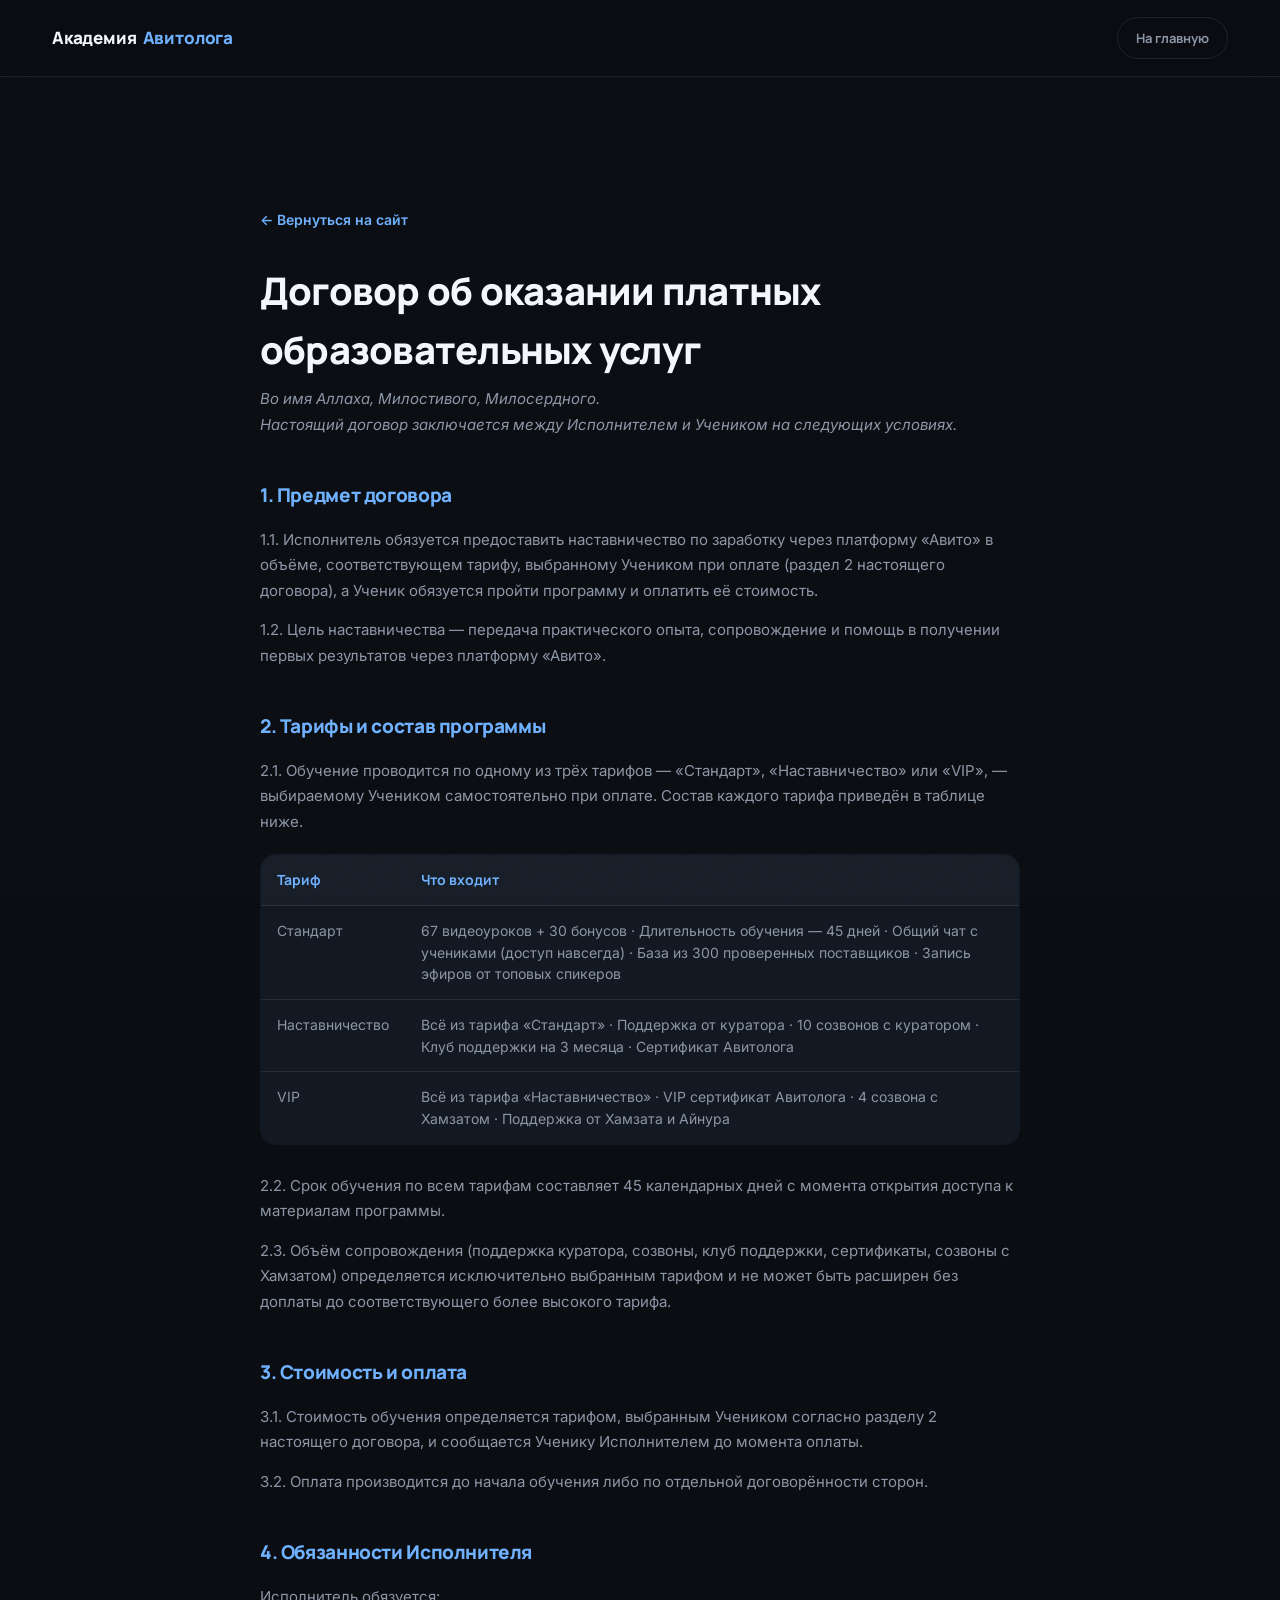
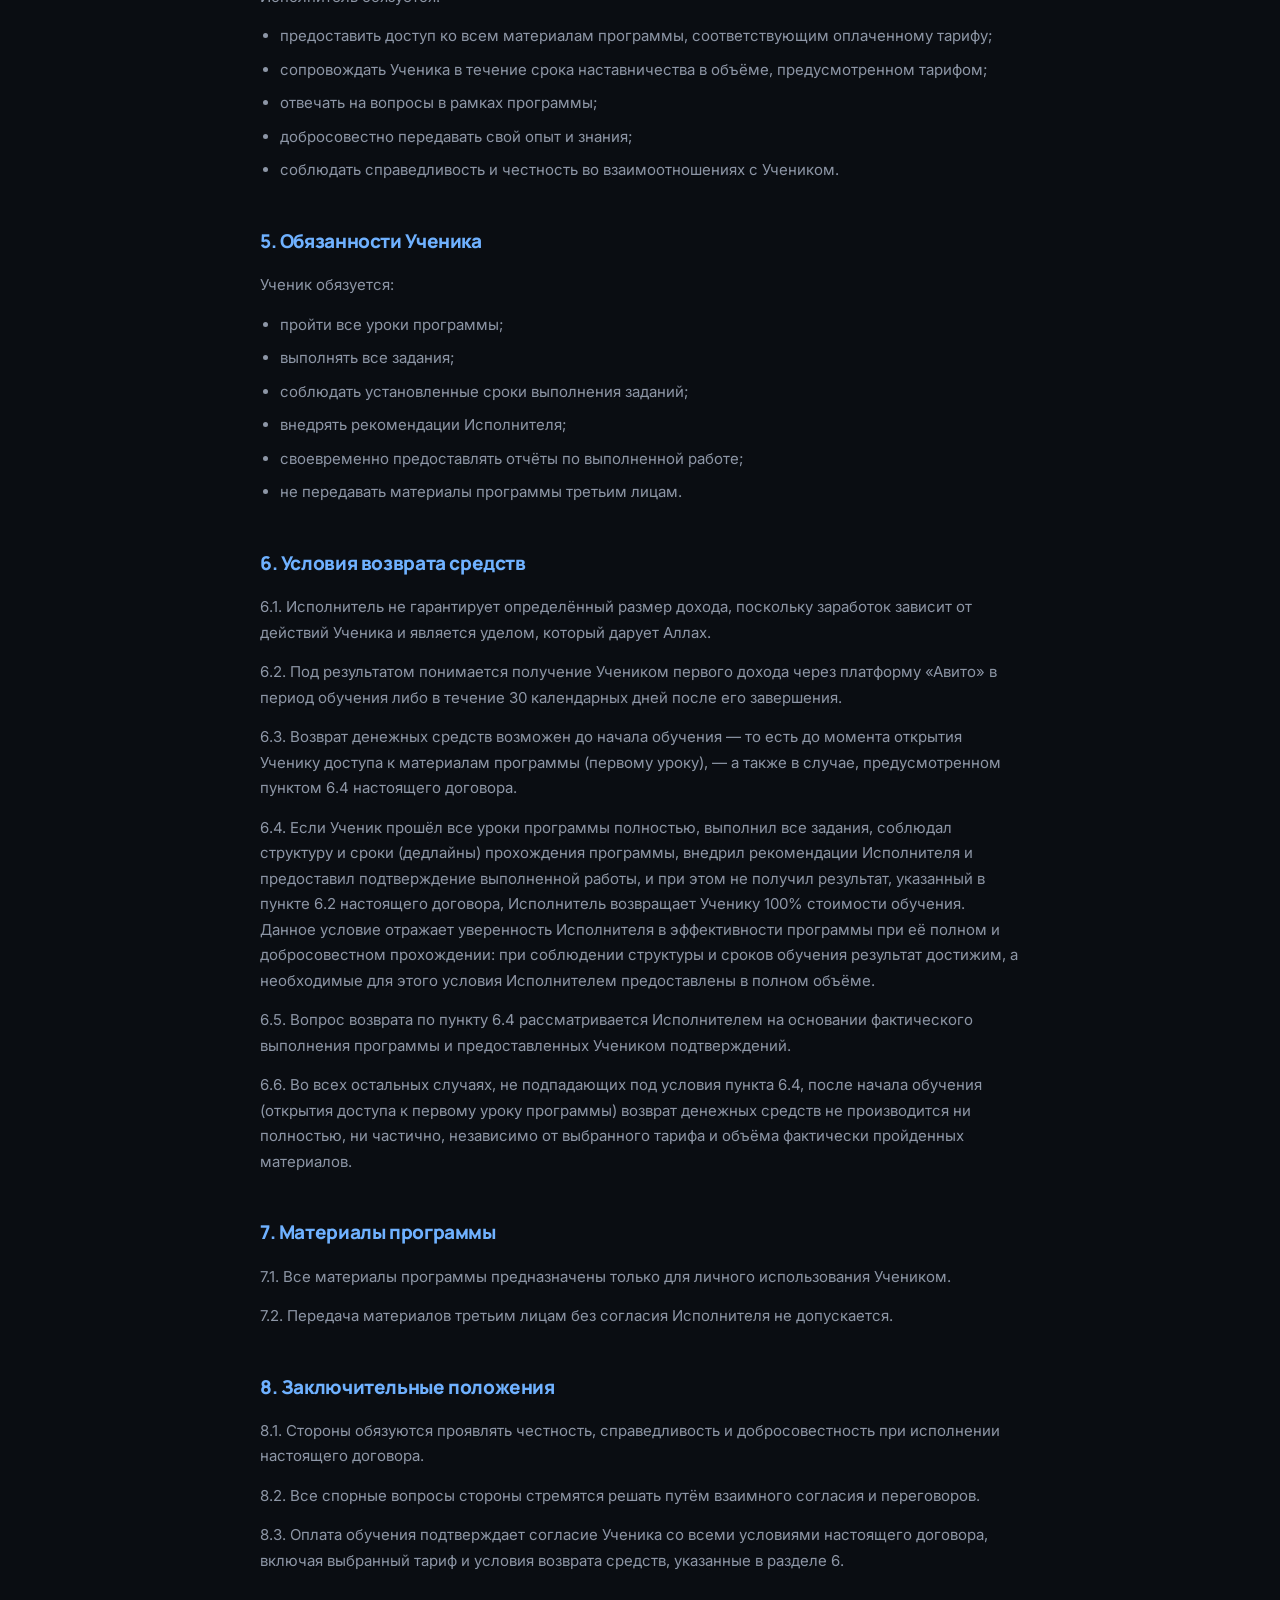
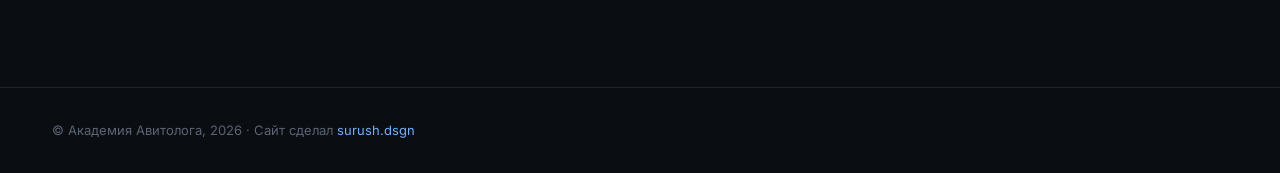
==== oferta.html @ 6f76bb0f "Add files via upload" ====
<!DOCTYPE html>
<html lang="ru">
<head>
<meta charset="UTF-8">
<meta name="viewport" content="width=device-width, initial-scale=1.0">
<title>Договор оферты — Академия Авитолога</title>
<link rel="preconnect" href="https://fonts.googleapis.com">
<link rel="preconnect" href="https://fonts.gstatic.com" crossorigin>
<link href="https://fonts.googleapis.com/css2?family=Manrope:wght@500;600;700;800&family=Inter:wght@400;500;600&display=swap" rel="stylesheet">
<link rel="stylesheet" href="css/styles.css">
<style>
  .doc-wrap{ padding: 130px 0 100px; max-width: 760px; margin: 0 auto; }
  .doc-wrap h1{ font-size: clamp(28px,4vw,38px); margin-bottom: 8px; }
  .doc-intro{ color: var(--text-muted); font-style: italic; margin-bottom: 40px; font-size: 15px; }
  .doc-wrap h2{ font-family: var(--font-display); font-size: 19px; margin: 44px 0 16px; color: var(--accent-2); }
  .doc-wrap p{ color: var(--text-muted); font-size: 15px; line-height: 1.7; margin-bottom: 14px; }
  .doc-wrap ul{ margin: 0 0 14px; padding-left: 20px; }
  .doc-wrap li{ color: var(--text-muted); font-size: 15px; line-height: 1.7; margin-bottom: 8px; list-style: disc; }
  .doc-table{ width:100%; border-collapse: collapse; margin: 20px 0 28px; background: var(--surface); border-radius: var(--radius-m); overflow:hidden; border: 1px solid var(--border); }
  .doc-table th, .doc-table td{ padding: 14px 16px; text-align:left; font-size: 14px; border-bottom: 1px solid var(--border); vertical-align: top; }
  .doc-table th{ color: var(--accent-2); font-family: var(--font-display); font-weight:700; background: var(--surface-2); }
  .doc-table td{ color: var(--text-muted); }
  .doc-table tr:last-child td{ border-bottom:none; }
  .doc-back{ display:inline-flex; align-items:center; gap:8px; color: var(--accent-2); font-size:14px; font-weight:600; margin-bottom: 30px; }
</style>
</head>
<body>
<div class="noise-overlay" aria-hidden="true"></div>

<header class="site-header">
  <div class="container header-row">
    <div class="logo">Академия<span>Авитолога</span></div>
    <a href="index.html" class="btn btn-ghost btn-sm">На главную</a>
  </div>
</header>

<main>
  <div class="container doc-wrap">
    <a href="index.html" class="doc-back">← Вернуться на сайт</a>
    <h1>Договор об оказании платных образовательных услуг</h1>
    <p class="doc-intro">Во имя Аллаха, Милостивого, Милосердного.<br>Настоящий договор заключается между Исполнителем и Учеником на следующих условиях.</p>

    <h2>1. Предмет договора</h2>
    <p>1.1. Исполнитель обязуется предоставить наставничество по заработку через платформу «Авито» в объёме, соответствующем тарифу, выбранному Учеником при оплате (раздел 2 настоящего договора), а Ученик обязуется пройти программу и оплатить её стоимость.</p>
    <p>1.2. Цель наставничества — передача практического опыта, сопровождение и помощь в получении первых результатов через платформу «Авито».</p>

    <h2>2. Тарифы и состав программы</h2>
    <p>2.1. Обучение проводится по одному из трёх тарифов — «Стандарт», «Наставничество» или «VIP», — выбираемому Учеником самостоятельно при оплате. Состав каждого тарифа приведён в таблице ниже.</p>
    <table class="doc-table">
      <tr><th>Тариф</th><th>Что входит</th></tr>
      <tr>
        <td>Стандарт</td>
        <td>67 видеоуроков + 30 бонусов · Длительность обучения — 45 дней · Общий чат с учениками (доступ навсегда) · База из 300 проверенных поставщиков · Запись эфиров от топовых спикеров</td>
      </tr>
      <tr>
        <td>Наставничество</td>
        <td>Всё из тарифа «Стандарт» · Поддержка от куратора · 10 созвонов с куратором · Клуб поддержки на 3 месяца · Сертификат Авитолога</td>
      </tr>
      <tr>
        <td>VIP</td>
        <td>Всё из тарифа «Наставничество» · VIP сертификат Авитолога · 4 созвона с Хамзатом · Поддержка от Хамзата и Айнура</td>
      </tr>
    </table>
    <p>2.2. Срок обучения по всем тарифам составляет 45 календарных дней с момента открытия доступа к материалам программы.</p>
    <p>2.3. Объём сопровождения (поддержка куратора, созвоны, клуб поддержки, сертификаты, созвоны с Хамзатом) определяется исключительно выбранным тарифом и не может быть расширен без доплаты до соответствующего более высокого тарифа.</p>

    <h2>3. Стоимость и оплата</h2>
    <p>3.1. Стоимость обучения определяется тарифом, выбранным Учеником согласно разделу 2 настоящего договора, и сообщается Ученику Исполнителем до момента оплаты.</p>
    <p>3.2. Оплата производится до начала обучения либо по отдельной договорённости сторон.</p>

    <h2>4. Обязанности Исполнителя</h2>
    <p>Исполнитель обязуется:</p>
    <ul>
      <li>предоставить доступ ко всем материалам программы, соответствующим оплаченному тарифу;</li>
      <li>сопровождать Ученика в течение срока наставничества в объёме, предусмотренном тарифом;</li>
      <li>отвечать на вопросы в рамках программы;</li>
      <li>добросовестно передавать свой опыт и знания;</li>
      <li>соблюдать справедливость и честность во взаимоотношениях с Учеником.</li>
    </ul>

    <h2>5. Обязанности Ученика</h2>
    <p>Ученик обязуется:</p>
    <ul>
      <li>пройти все уроки программы;</li>
      <li>выполнять все задания;</li>
      <li>соблюдать установленные сроки выполнения заданий;</li>
      <li>внедрять рекомендации Исполнителя;</li>
      <li>своевременно предоставлять отчёты по выполненной работе;</li>
      <li>не передавать материалы программы третьим лицам.</li>
    </ul>

    <h2>6. Условия возврата средств</h2>
    <p>6.1. Исполнитель не гарантирует определённый размер дохода, поскольку заработок зависит от действий Ученика и является уделом, который дарует Аллах.</p>
    <p>6.2. Под результатом понимается получение Учеником первого дохода через платформу «Авито» в период обучения либо в течение 30 календарных дней после его завершения.</p>
    <p>6.3. Возврат денежных средств возможен до начала обучения — то есть до момента открытия Ученику доступа к материалам программы (первому уроку), — а также в случае, предусмотренном пунктом 6.4 настоящего договора.</p>
    <p>6.4. Если Ученик прошёл все уроки программы полностью, выполнил все задания, соблюдал структуру и сроки (дедлайны) прохождения программы, внедрил рекомендации Исполнителя и предоставил подтверждение выполненной работы, и при этом не получил результат, указанный в пункте 6.2 настоящего договора, Исполнитель возвращает Ученику 100% стоимости обучения. Данное условие отражает уверенность Исполнителя в эффективности программы при её полном и добросовестном прохождении: при соблюдении структуры и сроков обучения результат достижим, а необходимые для этого условия Исполнителем предоставлены в полном объёме.</p>
    <p>6.5. Вопрос возврата по пункту 6.4 рассматривается Исполнителем на основании фактического выполнения программы и предоставленных Учеником подтверждений.</p>
    <p>6.6. Во всех остальных случаях, не подпадающих под условия пункта 6.4, после начала обучения (открытия доступа к первому уроку программы) возврат денежных средств не производится ни полностью, ни частично, независимо от выбранного тарифа и объёма фактически пройденных материалов.</p>

    <h2>7. Материалы программы</h2>
    <p>7.1. Все материалы программы предназначены только для личного использования Учеником.</p>
    <p>7.2. Передача материалов третьим лицам без согласия Исполнителя не допускается.</p>

    <h2>8. Заключительные положения</h2>
    <p>8.1. Стороны обязуются проявлять честность, справедливость и добросовестность при исполнении настоящего договора.</p>
    <p>8.2. Все спорные вопросы стороны стремятся решать путём взаимного согласия и переговоров.</p>
    <p>8.3. Оплата обучения подтверждает согласие Ученика со всеми условиями настоящего договора, включая выбранный тариф и условия возврата средств, указанные в разделе 6.</p>
  </div>
</main>

<footer class="site-footer">
  <div class="container">© Академия Авитолога, 2026 · Сайт сделал <a href="https://t.me/surush_dsgn" target="_blank" rel="noopener" style="color:var(--accent-2)">surush.dsgn</a></div>
</footer>
</body>
</html>
---- css/styles.css ----
/* ==========================================================
   ACADEMY AVITOLOGA — DESIGN TOKENS
   ========================================================== */
:root{
  --bg: #0A0D12;
  --bg-elevated: #0E131B;
  --surface: #131922;
  --surface-2: #171E28;
  --glass: rgba(255,255,255,0.045);
  --glass-strong: rgba(255,255,255,0.07);
  --border: rgba(255,255,255,0.09);
  --border-strong: rgba(255,255,255,0.16);

  --text: #F3F6FA;
  --text-muted: #8D96A6;
  --text-faint: #5B6472;

  --accent: #3D8BFF;
  --accent-2: #6FB1FF;
  --accent-deep: #1B4FC4;
  --accent-glow: rgba(61,139,255,0.38);

  --money: #34D399;

  --font-display: 'Manrope', 'Golos Text', sans-serif;
  --font-body: 'Inter', 'Manrope', sans-serif;

  --radius-s: 10px;
  --radius-m: 16px;
  --radius-l: 24px;
  --radius-xl: 32px;

  --ease: cubic-bezier(.22,.8,.32,1);
}

*{ box-sizing: border-box; }
html{ scroll-behavior: smooth; }
body{
  margin:0;
  background: var(--bg);
  color: var(--text);
  font-family: var(--font-body);
  font-size: 16px;
  line-height: 1.55;
  -webkit-font-smoothing: antialiased;
  overflow-x: hidden;
}
img{ max-width:100%; display:block; }
a{ color: inherit; text-decoration:none; }
ul{ margin:0; padding:0; list-style:none; }
h1,h2,h3{ font-family: var(--font-display); margin:0; letter-spacing:-0.02em; font-weight:800; }
p{ margin:0; }

@media (prefers-reduced-motion: reduce){
  *{ animation-duration: 0.01ms !important; animation-iteration-count: 1 !important; transition-duration: 0.01ms !important; scroll-behavior:auto !important; }
}

:focus-visible{ outline: 2px solid var(--accent); outline-offset: 3px; border-radius: 4px; }

.container{ max-width: 1240px; margin: 0 auto; padding: 0 32px; }
.container-narrow{ max-width: 780px; }

/* subtle grain to keep flat dark bg from banding */
.noise-overlay{
  position: fixed; inset:0; pointer-events:none; z-index: 2; opacity: 0.035; mix-blend-mode: overlay;
  background-image: url("data:image/svg+xml,%3Csvg xmlns='http://www.w3.org/2000/svg' width='120' height='120'%3E%3Cfilter id='n'%3E%3CfeTurbulence type='fractalNoise' baseFrequency='0.9' numOctaves='2' stitchTiles='stitch'/%3E%3C/filter%3E%3Crect width='100%25' height='100%25' filter='url(%23n)'/%3E%3C/svg%3E");
}
.cursor-glow{
  position: fixed; width: 480px; height: 480px; border-radius:50%; pointer-events:none; z-index:1;
  background: radial-gradient(circle, var(--accent-glow) 0%, transparent 70%);
  opacity:0; transition: opacity .4s var(--ease); filter: blur(10px);
  transform: translate(-50%,-50%);
}

/* ==========================================================
   BUTTONS
   ========================================================== */
.btn{
  display:inline-flex; align-items:center; justify-content:center; gap:8px;
  font-family: var(--font-display); font-weight:700; font-size:15px;
  padding: 15px 26px; border-radius: 999px; border: 1px solid transparent;
  cursor:pointer; transition: transform .35s var(--ease), box-shadow .35s var(--ease), background .35s var(--ease), border-color .35s var(--ease);
  white-space:nowrap;
}
.btn svg{ transition: transform .35s var(--ease); }
.btn-primary{
  background: linear-gradient(180deg, var(--accent-2), var(--accent));
  color:#06101F;
  box-shadow: 0 1px 0 rgba(255,255,255,.35) inset, 0 12px 30px -10px var(--accent-glow);
}
.btn-primary:hover{ transform: translateY(-2px); box-shadow: 0 1px 0 rgba(255,255,255,.4) inset, 0 18px 40px -8px var(--accent-glow); }
.btn-primary:hover svg{ transform: translateX(3px); }
.btn-outline{
  background: var(--glass); border-color: var(--border-strong); color: var(--text);
}
.btn-outline:hover{ background: var(--glass-strong); border-color: var(--accent); transform: translateY(-2px); }
.btn-ghost{ background: transparent; border-color: var(--border); color: var(--text-muted); }
.btn-ghost:hover{ color: var(--text); border-color: var(--border-strong); }
.btn-sm{ padding: 10px 18px; font-size: 13px; }
.btn-messenger{ padding: 16px 30px; font-size:16px; }
.btn-whatsapp{ background:#1E9E5A; color:#EFFFF5; box-shadow: 0 12px 30px -10px rgba(30,158,90,.5); }
.btn-whatsapp:hover{ transform: translateY(-2px); box-shadow: 0 18px 36px -8px rgba(30,158,90,.6); }
.btn-telegram{ background:#2AA9EE; color:#06101F; box-shadow: 0 12px 30px -10px rgba(42,169,238,.5); }
.btn-telegram:hover{ transform: translateY(-2px); box-shadow: 0 18px 36px -8px rgba(42,169,238,.6); }

/* ==========================================================
   HEADER
   ========================================================== */
.site-header{
  position: sticky; top:0; z-index: 50;
  backdrop-filter: blur(16px);
  background: rgba(10,13,18,0.6);
  border-bottom: 1px solid var(--border);
}
.header-row{ display:flex; align-items:center; justify-content:space-between; height: 76px; }
.logo{ font-family: var(--font-display); font-weight: 800; font-size: 17px; letter-spacing: -0.01em; }
.logo span{ color: var(--accent-2); margin-left: 6px; }

/* ==========================================================
   EYEBROW / SECTION HEAD
   ========================================================== */
.eyebrow{
  display:inline-flex; align-items:center; gap:8px;
  font-family: var(--font-display); font-weight:700; font-size:13px; letter-spacing:.04em; text-transform:uppercase;
  color: var(--accent-2);
  background: var(--glass); border:1px solid var(--border); padding: 7px 14px 7px 10px; border-radius:999px;
  margin-bottom: 22px;
}
.eyebrow-plain{ background:none; border:none; padding:0; color: var(--accent-2); }
.dot-live{ width:7px; height:7px; border-radius:50%; background: var(--money); box-shadow: 0 0 0 0 rgba(52,211,153,.6); animation: pulseDot 2s infinite; }
@keyframes pulseDot{ 0%{ box-shadow:0 0 0 0 rgba(52,211,153,.55);} 70%{ box-shadow:0 0 0 8px rgba(52,211,153,0);} 100%{ box-shadow:0 0 0 0 rgba(52,211,153,0);} }

.section{ padding: 130px 0; position:relative; }
.section-alt{ background: var(--bg-elevated); }
.section-head{ max-width: 640px; margin-bottom: 64px; }
.section-head h2{ font-size: clamp(30px, 3.6vw, 44px); margin-bottom:18px; }
.section-lead{ color: var(--text-muted); font-size: 17px; max-width: 560px; }

/* ==========================================================
   HERO
   ========================================================== */
.hero{ position:relative; padding: 150px 0 120px; overflow:hidden; }
.hero-bg{ position:absolute; inset:0; z-index:0; }
.hero-glow{ position:absolute; border-radius:50%; filter: blur(90px); opacity:.55; }
.hero-glow-a{ width:560px; height:560px; background: var(--accent-deep); top:-220px; left:-160px; }
.hero-glow-b{ width:480px; height:480px; background: var(--accent); top:60px; right:-200px; opacity:.35; }
.hero-glow-c{ width:600px; height:600px; background: var(--accent-deep); top:-260px; left:50%; transform:translateX(-50%); opacity:.4; filter: blur(120px); }
.hero-lines{ position:absolute; inset:0; width:100%; height:100%; }
.hero-avito-mark{ position:absolute; height:auto; opacity:.16; filter:none; pointer-events:none; user-select:none; }
.hero-avito-mark.mark-1{ width:220px; top:8%; left:4%; transform:rotate(-12deg); }
.hero-avito-mark.mark-2{ width:170px; top:62%; left:16%; transform:rotate(8deg); }
.hero-avito-mark.mark-3{ width:260px; top:4%; right:2%; transform:rotate(10deg); }
.hero-avito-mark.mark-4{ width:190px; top:66%; right:10%; transform:rotate(-9deg); }
@media (max-width: 900px){
  .hero-avito-mark.mark-1{ width:140px; }
  .hero-avito-mark.mark-2{ width:110px; }
  .hero-avito-mark.mark-3{ width:160px; }
  .hero-avito-mark.mark-4{ width:120px; }
}

.hero-grid{ position:relative; z-index:2; display:grid; grid-template-columns: 1.05fr 0.95fr; gap: 40px; align-items:center; }
.hero-title{ font-size: clamp(46px, 6.4vw, 82px); line-height: 0.98; margin: 18px 0 22px; }
.hero-subtitle{ font-family: var(--font-display); font-weight:600; font-size: clamp(19px,2vw,23px); color:var(--text); margin-bottom: 14px; max-width: 520px; }
.hero-body{ color: var(--text-muted); font-size:16px; max-width: 460px; margin-bottom: 40px; }
.hero-actions{ display:flex; align-items:center; gap:26px; flex-wrap:wrap; margin-bottom: 36px; }

.applications-proof{ display:flex; align-items:center; gap:12px; font-size:14px; color: var(--text-muted); }
.applications-proof strong{ color: var(--text); font-family: var(--font-display); }
.avatars-stack{ display:flex; }
.avatars-stack span{ width:26px; height:26px; border-radius:50%; margin-left:-8px; border:2px solid var(--bg); background: linear-gradient(140deg, var(--accent-2), var(--accent-deep)); }
.avatars-stack span:first-child{ margin-left:0; }

.countdown-chip{
  display:inline-flex; align-items:center; gap:18px;
  background: var(--glass); border:1px solid var(--border); border-radius: var(--radius-l);
  padding: 16px 22px;
}
.countdown-label{ font-size:13px; color: var(--text-muted); }
.countdown-numbers{ display:flex; align-items:baseline; gap:8px; }
.cd-unit{ display:flex; flex-direction:column; align-items:center; min-width: 34px; }
.cd-val{ font-family: var(--font-display); font-weight:800; font-size:22px; color: var(--accent-2); font-variant-numeric: tabular-nums; }
.cd-unit-label{ font-size:10px; color: var(--text-faint); text-transform:uppercase; letter-spacing:.05em; }
.cd-sep{ color: var(--text-faint); font-weight:700; transform: translateY(-6px); }

/* hero floating artifact cluster — the signature element */
.hero-artifacts{ position:relative; height: 460px; }
.artifact-card{
  position:absolute; background: var(--glass-strong); border:1px solid var(--border-strong);
  border-radius: var(--radius-m); backdrop-filter: blur(20px); padding: 18px 20px;
  box-shadow: 0 24px 60px -20px rgba(0,0,0,.6);
}
.artifact-listing{ top: 0; left: 6%; width: 260px; }
.artifact-card-top{ display:flex; gap:10px; align-items:center; margin-bottom:14px; }
.artifact-avatar{ width:34px; height:34px; border-radius:50%; background: linear-gradient(140deg, var(--accent-2), var(--accent-deep)); flex-shrink:0; }
.artifact-lines{ flex:1; display:flex; flex-direction:column; gap:6px; }
.line{ display:block; height:7px; border-radius:4px; background: var(--border-strong); }
.line-title{ width: 85%; }
.line-sub{ width: 55%; opacity:.6; }
.artifact-price{ font-family: var(--font-display); font-weight:800; font-size:20px; display:flex; align-items:center; gap:8px; margin-bottom:12px; }
.artifact-badge{ font-family: var(--font-body); font-weight:600; font-size:11px; background: rgba(52,211,153,.15); color: var(--money); padding:3px 8px; border-radius:999px; }
.artifact-chart{ height:36px; }
.artifact-chart svg{ width:100%; height:100%; }

.artifact-chat{ top: 190px; right: 2%; width: 240px; }
.artifact-chat-head{ display:flex; align-items:center; gap:8px; font-size:12px; color: var(--text-muted); margin-bottom:10px; }
.chat-dot{ width:7px; height:7px; border-radius:50%; background: var(--accent-2); }
.artifact-chat-msg{ font-size: 14px; color: var(--text); line-height:1.4; }

.artifact-income{ bottom: 20px; left: 20%; width: 220px; display:flex; flex-direction:column; gap:6px; }
.artifact-income-label{ font-size:12px; color: var(--text-muted); }
.artifact-income-val{ font-family: var(--font-display); font-weight:800; font-size:26px; color: var(--money); }

.float-a{ animation: floatA 7s var(--ease) infinite; }
.float-b{ animation: floatB 8s var(--ease) infinite; }
.float-c{ animation: floatC 9s var(--ease) infinite; }
@keyframes floatA{ 0%,100%{ transform: translateY(0) rotate(-2deg);} 50%{ transform: translateY(-14px) rotate(-1deg);} }
@keyframes floatB{ 0%,100%{ transform: translateY(0) rotate(2deg);} 50%{ transform: translateY(12px) rotate(1deg);} }
@keyframes floatC{ 0%,100%{ transform: translateY(0);} 50%{ transform: translateY(-10px);} }

.hero-teachers{ display:flex; align-items:center; gap:14px; margin-top: 24px; }
.hero-teachers-label{ font-size:12.5px; color: var(--text-faint); text-transform:uppercase; letter-spacing:.05em; }
.hero-teachers-list{ display:flex; gap:14px; }
.hero-teacher-mini{ display:flex; align-items:center; gap:9px; background: var(--glass); border:1px solid var(--border); padding: 6px 14px 6px 6px; border-radius:999px; }
.hero-teacher-mini img{ width:34px; height:34px; border-radius:50%; object-fit:cover; border: 1.5px solid var(--border-strong); }
.hero-teacher-mini span{ font-size:13.5px; font-weight:600; font-family: var(--font-display); }

/* ==========================================================
   TEACHERS SHOWCASE (large cutout-style photos)
   ========================================================== */
.teachers-showcase .container{ padding-top: 10px; }
.teachers-showcase .eyebrow-plain{ display:block; margin-bottom: 30px; }
.teacher-cutouts{ display:grid; grid-template-columns: 1fr 1fr; gap: 28px; }
.teacher-cutout{ position:relative; border-radius: var(--radius-xl); overflow:hidden; aspect-ratio: 3/4; background: var(--bg-elevated); }
.teacher-cutout-glow{ position:absolute; inset:-20%; background: radial-gradient(circle at 50% 30%, var(--accent-glow), transparent 65%); opacity:.5; filter: blur(40px); z-index:0; }
.teacher-cutout img{
  position:relative; z-index:1; width:100%; height:100%; object-fit:cover; object-position: 50% 12%;
  -webkit-mask-image: linear-gradient(to bottom, black 55%, transparent 96%), radial-gradient(ellipse at center, black 60%, transparent 100%);
  -webkit-mask-composite: source-in;
  mask-image: linear-gradient(to bottom, black 55%, transparent 96%), radial-gradient(ellipse at center, black 60%, transparent 100%);
  mask-composite: intersect;
  filter: saturate(1.05) contrast(1.03);
}
.teacher-cutout-caption{ position:absolute; left:0; right:0; bottom: 26px; z-index:2; text-align:center; display:flex; flex-direction:column; gap:4px; }
.teacher-cutout-caption h3{ font-size: 24px; }
.teacher-cutout-caption span{ font-size:13px; color: var(--text-muted); }
@media (max-width: 760px){
  .teacher-cutouts{ grid-template-columns: 1fr; }
  .teacher-cutout{ aspect-ratio: 4/5; }
}

/* ==========================================================
   AMBIENT BACKGROUND ICONS
   ========================================================== */
.bg-icon-layer{ position:absolute; inset:0; z-index:0; overflow:hidden; pointer-events:none; }
.bg-icon{ position:absolute; width:150px; height:150px; color: var(--accent); opacity:.07; filter: blur(1.5px); }
.bg-icon-1{ top: 8%; right: 4%; width: 190px; height:190px; transform: rotate(-8deg); }
.bg-icon-2{ bottom: 10%; left: 3%; width: 140px; height:140px; transform: rotate(10deg); opacity:.06; }
.bg-icon-3{ top: 55%; right: 12%; width: 120px; height:120px; transform: rotate(-14deg); opacity:.05; }
.section .container{ position:relative; z-index:1; }

/* ==========================================================
   REVEAL ON SCROLL
   ========================================================== */
[data-reveal]{ opacity:0; transform: translateY(26px); transition: opacity .8s var(--ease), transform .8s var(--ease); }
[data-reveal].is-visible{ opacity:1; transform: translateY(0); }
[data-reveal-delay="1"]{ transition-delay: .15s; }

/* ==========================================================
   FEATURE GRID (Why profession)
   ========================================================== */
.feature-grid{ display:grid; grid-template-columns: repeat(3, 1fr); gap: 20px; }
.feature-card{
  background: var(--surface); border:1px solid var(--border); border-radius: var(--radius-l);
  padding: 32px; transition: border-color .35s var(--ease), transform .35s var(--ease), background .35s var(--ease);
}
.feature-card:hover{ border-color: var(--border-strong); transform: translateY(-4px); background: var(--surface-2); }
.feature-card-lg{ grid-column: span 3; background: linear-gradient(135deg, var(--surface-2), var(--surface)); }
.feature-card-lg h3{ font-size: 26px; max-width: 520px; }
.feature-card h3{ font-size: 19px; margin: 10px 0 12px; }
.feature-card p{ color: var(--text-muted); font-size: 15px; }
.feature-num{ font-family: var(--font-display); font-weight:700; font-size:12px; letter-spacing:.06em; text-transform:uppercase; color: var(--accent-2); }

/* ==========================================================
   TEACHERS
   ========================================================== */
.teachers-grid{ display:grid; grid-template-columns: repeat(2, 1fr); gap: 24px; margin-bottom: 56px; }
.teacher-card{
  background: var(--surface); border:1px solid var(--border); border-radius: var(--radius-l); padding: 28px;
  display:flex; flex-direction:column; gap:18px;
}
.teacher-photo-wrap{ position:relative; border-radius: var(--radius-m); overflow:hidden; aspect-ratio: 4/5; }
.teacher-photo-wrap::after{
  content:''; position:absolute; inset:0; background: linear-gradient(0deg, rgba(10,13,18,.75) 0%, transparent 45%);
}
.teacher-photo-wrap img{ width:100%; height:100%; object-fit:cover; }
.teacher-card h3{ font-size: 22px; }
.teacher-card p{ color: var(--text-muted); font-size:14.5px; }

.why-us-points{ display:flex; flex-wrap:wrap; gap: 14px 32px; }
.why-point{ display:flex; align-items:center; gap:10px; font-size:14.5px; color: var(--text-muted); }
.why-point-icon{ color: var(--accent-2); }

/* ==========================================================
   ACCORDION
   ========================================================== */
.accordion{ display:flex; flex-direction:column; gap: 10px; }
.acc-item{
  background: var(--surface); border:1px solid var(--border); border-radius: var(--radius-m);
  overflow:hidden; transition: border-color .3s var(--ease);
}
.acc-item.is-open{ border-color: var(--border-strong); }
.acc-trigger{
  width:100%; display:flex; align-items:center; gap:16px; text-align:left;
  background:none; border:none; color: var(--text); font-family: var(--font-body);
  padding: 22px 24px; cursor:pointer; font-size:16px;
}
.acc-num{ font-family: var(--font-display); font-weight:700; color: var(--accent-2); font-size:14px; flex-shrink:0; }
.acc-title{ flex:1; font-weight:600; }
.acc-count{ font-size:12.5px; color: var(--text-faint); font-weight:500; margin-right:4px; flex-shrink:0; }
.acc-chevron{ color: var(--text-faint); transition: transform .35s var(--ease); flex-shrink:0; }
.acc-item.is-open .acc-chevron{ transform: rotate(180deg); color: var(--accent-2); }
.acc-panel{ max-height:0; overflow:hidden; transition: max-height .4s var(--ease); }
.acc-panel p{ padding: 0 24px 22px calc(24px + 30px); color: var(--text-muted); font-size:14.5px; max-width:640px; }
#faq .acc-panel p{ padding-left:24px; }

/* Program banner */
.program-banner{
  background: linear-gradient(120deg, var(--surface-2), var(--surface));
  border: 1px solid var(--border-strong); border-radius: var(--radius-l);
  padding: 26px 30px; margin-bottom: 40px;
}
.program-banner p{ font-size:16px; color: var(--text); max-width: 760px; }
.program-banner strong{ color: var(--accent-2); }

/* Lesson list inside accordion */
.prog-result{ padding: 0 24px 16px calc(24px + 30px) !important; font-size:14.5px !important; color: var(--accent-2) !important; font-weight:600; max-width: 620px; }
.prog-lessons{ list-style:none; margin:0; padding: 0 24px 24px calc(24px + 30px); display:flex; flex-direction:column; gap:10px; counter-reset: lesson; }
.prog-lessons li{ counter-increment: lesson; position:relative; padding-left: 28px; font-size:14px; color: var(--text-muted); }
.prog-lessons li::before{
  content: counter(lesson); position:absolute; left:0; top:0;
  font-family: var(--font-display); font-size:11px; font-weight:700; color: var(--text-faint);
  width:20px; height:20px; border:1px solid var(--border-strong); border-radius:50%;
  display:flex; align-items:center; justify-content:center;
}

/* Bonus block */
.bonus-section{ margin-top: 56px; }
.bonus-head{ display:flex; align-items:baseline; gap:16px; margin-bottom: 24px; flex-wrap:wrap; }
.bonus-head h3{ font-size: 24px; }
.bonus-count{ font-size:13px; color: var(--accent-2); font-weight:600; background: var(--glass); border:1px solid var(--border); padding:5px 12px; border-radius:999px; }
.bonus-grid{ display:grid; grid-template-columns: repeat(3, 1fr); gap: 12px; }
.bonus-card{
  background: var(--surface); border:1px solid var(--border); border-radius: var(--radius-s);
  padding: 16px 18px; font-size:13.5px; color: var(--text-muted); position:relative; padding-left:38px;
  transition: border-color .3s var(--ease), transform .3s var(--ease), color .3s var(--ease);
}
.bonus-card::before{ content:'+'; position:absolute; left:14px; top:14px; color: var(--accent-2); font-family: var(--font-display); font-weight:800; }
.bonus-card:hover{ border-color: var(--accent-deep); color: var(--text); transform: translateY(-2px); }
@media (max-width: 900px){ .bonus-grid{ grid-template-columns: repeat(2,1fr); } }
@media (max-width: 560px){ .bonus-grid{ grid-template-columns: 1fr; } }

/* ==========================================================
   CASES
   ========================================================== */
.cases-grid{
  display:grid; grid-template-columns: repeat(4, 1fr); grid-auto-rows: 130px; gap: 18px;
}
.case-card{
  position:relative; border-radius: var(--radius-l); overflow:hidden; border:1px solid var(--border);
  transition: transform .4s var(--ease), border-color .4s var(--ease);
}
.case-card:hover{ transform: translateY(-5px); border-color: var(--border-strong); }
.case-card-lg{ grid-column: span 2; grid-row: span 3; }
.case-card-banner, .case-card-photo{ grid-column: span 2; grid-row: span 2; }
.case-card-photo img, .case-card-banner img{ position:absolute; inset:0; width:100%; height:100%; object-fit:cover; }
.case-photo-face{ object-position: 50% 4%; }
.case-photo-ainur{ object-position: 50% 19%; }
.case-photo-islam{ object-position: 50% 55%; }
.case-photo-ramadan{ object-position: 50% 40%; }
.case-overlay{
  position:absolute; left:0; right:0; bottom:0; padding: 22px;
  background: linear-gradient(0deg, rgba(6,9,13,.92) 10%, transparent 75%);
  display:flex; flex-direction:column; gap:6px;
}
.case-name{ font-family: var(--font-display); font-weight:700; font-size:15px; }
.case-earn{ font-size: 13.5px; color: var(--money); font-weight:600; }

.case-card-stub{ grid-column: span 2; grid-row: span 1; background: var(--surface); display:flex; align-items:center; gap:16px; padding: 0 22px; }
.case-stub-visual{
  width:52px; height:52px; border-radius:50%; flex-shrink:0; display:flex; align-items:center; justify-content:center;
  background: conic-gradient(from 210deg, var(--accent-deep), var(--accent), var(--accent-2), var(--accent-deep));
  position:relative;
}
.case-stub-visual::before{ content:''; position:absolute; inset:3px; border-radius:50%; background: var(--surface); }
.case-stub-visual-b{ background: conic-gradient(from 40deg, var(--accent-2), var(--accent-deep), var(--money), var(--accent-2)); }
.case-stub-initial{ position:relative; font-family: var(--font-display); font-weight:800; font-size:18px; color: var(--text); }
.case-stub-body{ display:flex; flex-direction:column; gap:4px; }

@media (max-width: 980px){
  .cases-grid{ grid-template-columns: repeat(2,1fr); }
  .case-card-lg{ grid-column: span 2; grid-row: span 2; }
}

/* ==========================================================
   MARKETPLACE COMPARISON
   ========================================================== */
.compare-grid{ display:grid; grid-template-columns: repeat(3, 1fr); gap: 20px; margin-bottom: 40px; }
.compare-card{
  position:relative; background: var(--surface); border:1px solid var(--border); border-radius: var(--radius-l);
  padding: 30px 26px; transition: transform .35s var(--ease), border-color .35s var(--ease);
}
.compare-card:hover{ transform: translateY(-4px); border-color: var(--border-strong); }
.compare-card-featured{ background: linear-gradient(160deg, var(--surface-2), var(--surface)); border-color: var(--accent-deep); box-shadow: 0 30px 60px -30px var(--accent-glow); }
.compare-card-featured .price-badge{ top:-13px; left:26px; }
.compare-logo{ font-family: var(--font-display); font-weight:800; font-size:20px; margin-bottom: 22px; }
.compare-logo-wb{ color:#a67ff2; }
.compare-logo-ozon{ color:#0af; }
.compare-logo-avito{ color: var(--accent-2); }
.compare-stat{ font-family: var(--font-display); font-weight:800; font-size:32px; margin-bottom:16px; display:flex; flex-direction:column; gap:4px; }
.compare-stat span{ font-family: var(--font-body); font-weight:500; font-size:13.5px; color: var(--text-muted); }
.compare-card p{ color: var(--text-muted); font-size:14.5px; }
.compare-highlight{
  display:flex; align-items:center; gap: 34px; background: linear-gradient(135deg, var(--surface-2), var(--surface));
  border:1px solid var(--border-strong); border-radius: var(--radius-l); padding: 34px 38px;
}
.compare-highlight-num{ font-family: var(--font-display); font-weight:800; font-size: 42px; color: var(--accent-2); white-space:nowrap; }
.compare-highlight p{ color: var(--text-muted); font-size: 15px; margin:0; }
@media (max-width: 980px){
  .compare-grid{ grid-template-columns: 1fr; }
  .compare-highlight{ flex-direction:column; align-items:flex-start; gap:14px; }
}

/* ==========================================================
   STATS (What you get)
   ========================================================== */
.stats-grid{ display:grid; grid-template-columns: repeat(4,1fr); gap:20px; }
.stat-card{ background: var(--surface); border:1px solid var(--border); border-radius: var(--radius-l); padding: 30px 26px; }
.stat-num{ display:block; font-family: var(--font-display); font-weight:800; font-size: 44px; color: var(--accent-2); margin-bottom:10px; }
.stat-label{ color: var(--text-muted); font-size: 14.5px; }

/* ==========================================================
   PRICING
   ========================================================== */
.pricing-grid{ display:grid; grid-template-columns: repeat(3,1fr); gap: 22px; align-items:stretch; }
.price-card{
  background: var(--surface); border:1px solid var(--border); border-radius: var(--radius-l);
  padding: 34px 30px; display:flex; flex-direction:column; position:relative;
  transition: transform .35s var(--ease), border-color .35s var(--ease);
}
.price-card:hover{ transform: translateY(-4px); }
.price-card-featured{ background: linear-gradient(160deg, var(--surface-2), var(--surface)); border-color: var(--accent-deep); box-shadow: 0 30px 60px -30px var(--accent-glow); }
.price-badge{ position:absolute; top:-13px; left: 30px; background: var(--accent); color:#06101F; font-family: var(--font-display); font-weight:700; font-size:12px; padding: 6px 14px; border-radius:999px; }
.price-name{ font-size:20px; margin-bottom: 16px; }
.price-value{ display:flex; align-items:baseline; gap:10px; margin-bottom: 26px; }
.price-old{ color: var(--text-faint); text-decoration: line-through; font-size:15px; }
.price-new{ font-family: var(--font-display); font-weight:800; font-size:30px; }
.price-list{ display:flex; flex-direction:column; gap:12px; margin-bottom: 30px; flex:1; }
.price-list li{ font-size:14px; padding-left:26px; position:relative; color: var(--text-muted); }
.price-list li.yes{ color: var(--text); }
.price-list li.yes::before{ content:'✓'; position:absolute; left:0; color: var(--money); font-weight:700; }
.price-list li.no{ opacity:.45; }
.price-list li.no::before{ content:'—'; position:absolute; left:0; color: var(--text-faint); }
.price-card .btn{ width:100%; }

/* ==========================================================
   FINAL CTA
   ========================================================== */
.final-cta{ position:relative; padding: 150px 0 130px; text-align:center; overflow:hidden; }
.final-cta-inner{ position:relative; z-index:2; display:flex; flex-direction:column; align-items:center; }
.final-cta h2{ font-size: clamp(32px,4.4vw,52px); margin: 16px 0 16px; max-width: 640px; }
.final-cta p{ color: var(--text-muted); font-size:17px; margin-bottom: 40px; }
.final-cta-buttons{ display:flex; gap:18px; flex-wrap:wrap; justify-content:center; }

/* ==========================================================
   FOOTER
   ========================================================== */
.site-footer{ padding: 32px 0; border-top:1px solid var(--border); color: var(--text-faint); font-size:13px; }
.footer-inner{ display:flex; flex-direction:column; gap:8px; }
.footer-agreement, .footer-credit{ margin:0; }
.footer-agreement a, .footer-credit a{ color: var(--accent-2); text-decoration: underline; text-underline-offset: 3px; }
.footer-agreement a:hover, .footer-credit a:hover{ color: var(--text); }

/* ==========================================================
   RESPONSIVE
   ========================================================== */
@media (max-width: 1080px){
  .feature-card-lg{ grid-column: span 3; }
  .stats-grid{ grid-template-columns: repeat(2,1fr); }
}
@media (max-width: 900px){
  .hero-grid{ grid-template-columns: 1fr; }
  .hero-artifacts{ height: 380px; margin-top: 20px; }
  .feature-grid{ grid-template-columns: repeat(2,1fr); }
  .feature-card-lg{ grid-column: span 2; }
  .teachers-grid{ grid-template-columns: 1fr; }
  .pricing-grid{ grid-template-columns: 1fr; }
  .cases-grid{ grid-template-columns: repeat(2,1fr); }
}
@media (max-width: 640px){
  .container{ padding: 0 20px; }
  .section{ padding: 90px 0; }
  .feature-grid{ grid-template-columns: 1fr; }
  .feature-card-lg{ grid-column: span 1; }
  .stats-grid{ grid-template-columns: 1fr 1fr; }
  .cases-grid{ grid-template-columns: 1fr; grid-auto-rows: 220px; }
  .case-card-lg, .case-card-banner, .case-card-photo, .case-card-stub{ grid-column: span 1; }
  .case-card-lg{ grid-row: span 2; }
  .countdown-chip{ flex-wrap:wrap; }
  .hero-actions{ flex-direction:column; align-items:flex-start; }
  .cursor-glow{ display:none; }
}
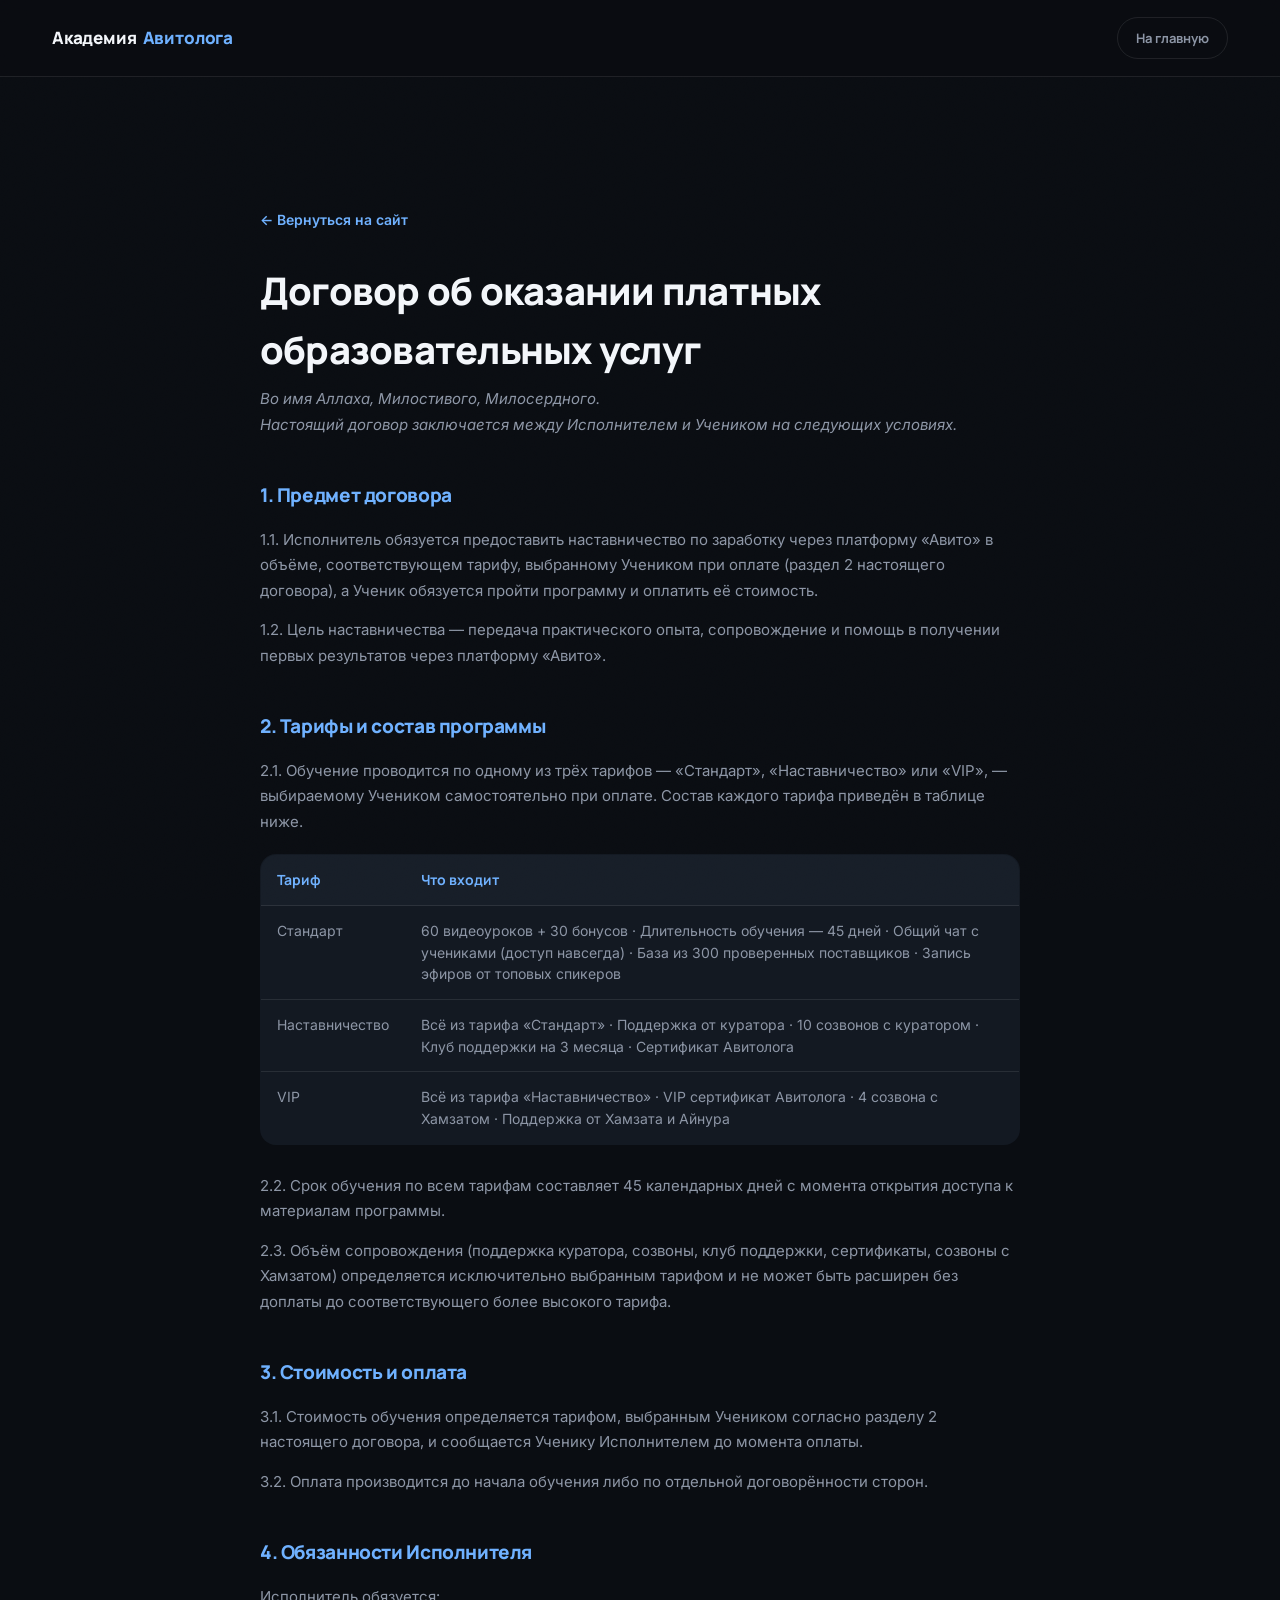
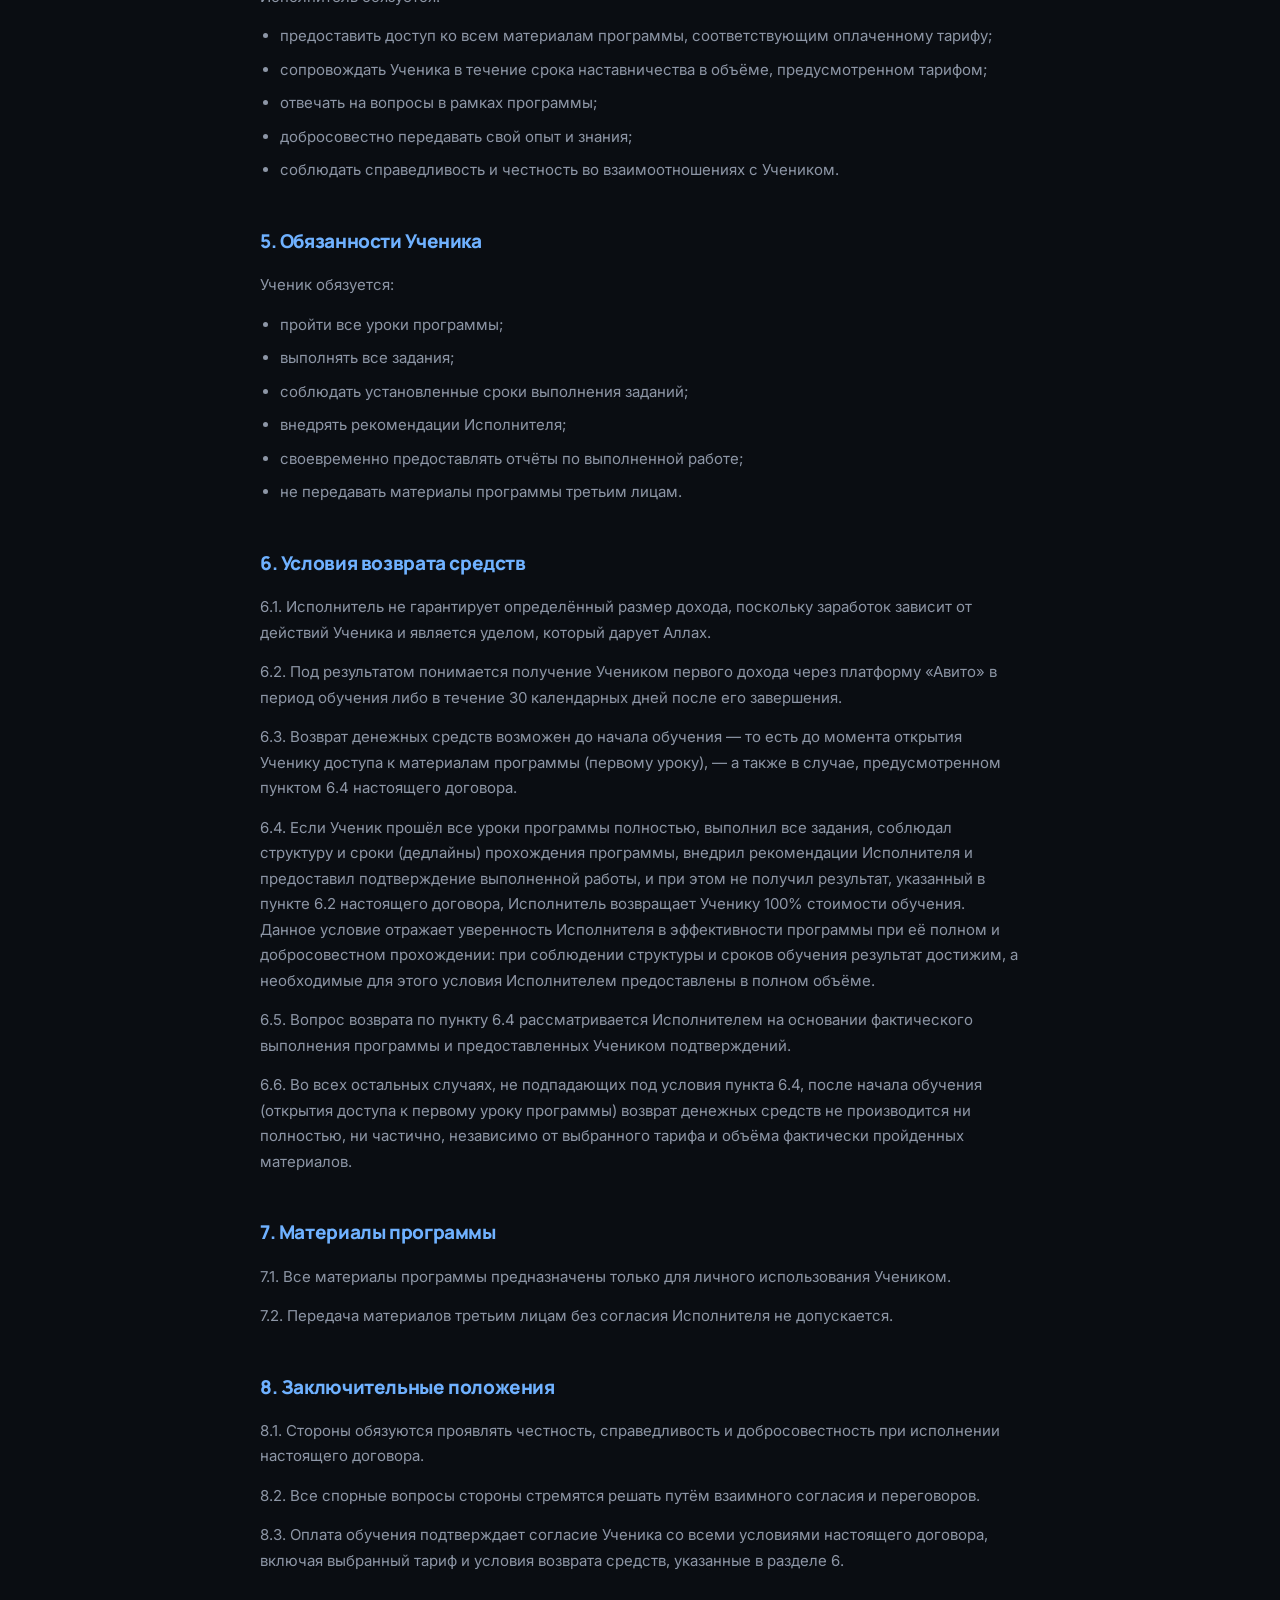
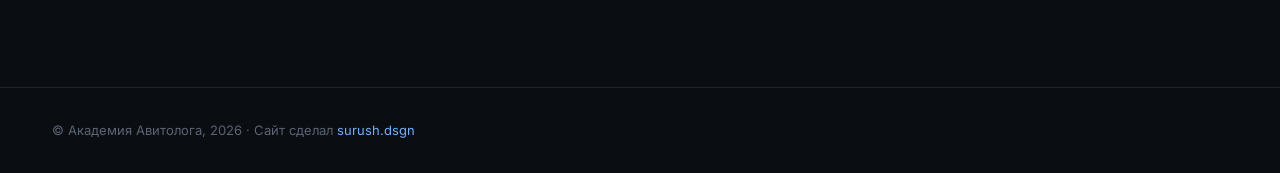
==== commit b531aa88: "Add files via upload" ====
--- a/oferta.html
+++ b/oferta.html
@@ -50,7 +50,7 @@
       <tr><th>Тариф</th><th>Что входит</th></tr>
       <tr>
         <td>Стандарт</td>
-        <td>67 видеоуроков + 30 бонусов · Длительность обучения — 45 дней · Общий чат с учениками (доступ навсегда) · База из 300 проверенных поставщиков · Запись эфиров от топовых спикеров</td>
+        <td>60 видеоуроков + 30 бонусов · Длительность обучения — 45 дней · Общий чат с учениками (доступ навсегда) · База из 300 проверенных поставщиков · Запись эфиров от топовых спикеров</td>
       </tr>
       <tr>
         <td>Наставничество</td>
--- a/css/styles.css
+++ b/css/styles.css
@@ -489,7 +489,9 @@
 }
 @media (max-width: 900px){
   .hero-grid{ grid-template-columns: 1fr; }
-  .hero-artifacts{ height: 380px; margin-top: 20px; }
+  .hero-artifacts{ position:static; height:auto; margin-top: 28px; display:flex; flex-direction:column; gap:18px; }
+  .artifact-card{ position:static; width:100% !important; max-width: 320px; margin: 0 auto; }
+  .float-a, .float-b, .float-c{ animation:none; }
   .feature-grid{ grid-template-columns: repeat(2,1fr); }
   .feature-card-lg{ grid-column: span 2; }
   .teachers-grid{ grid-template-columns: 1fr; }
